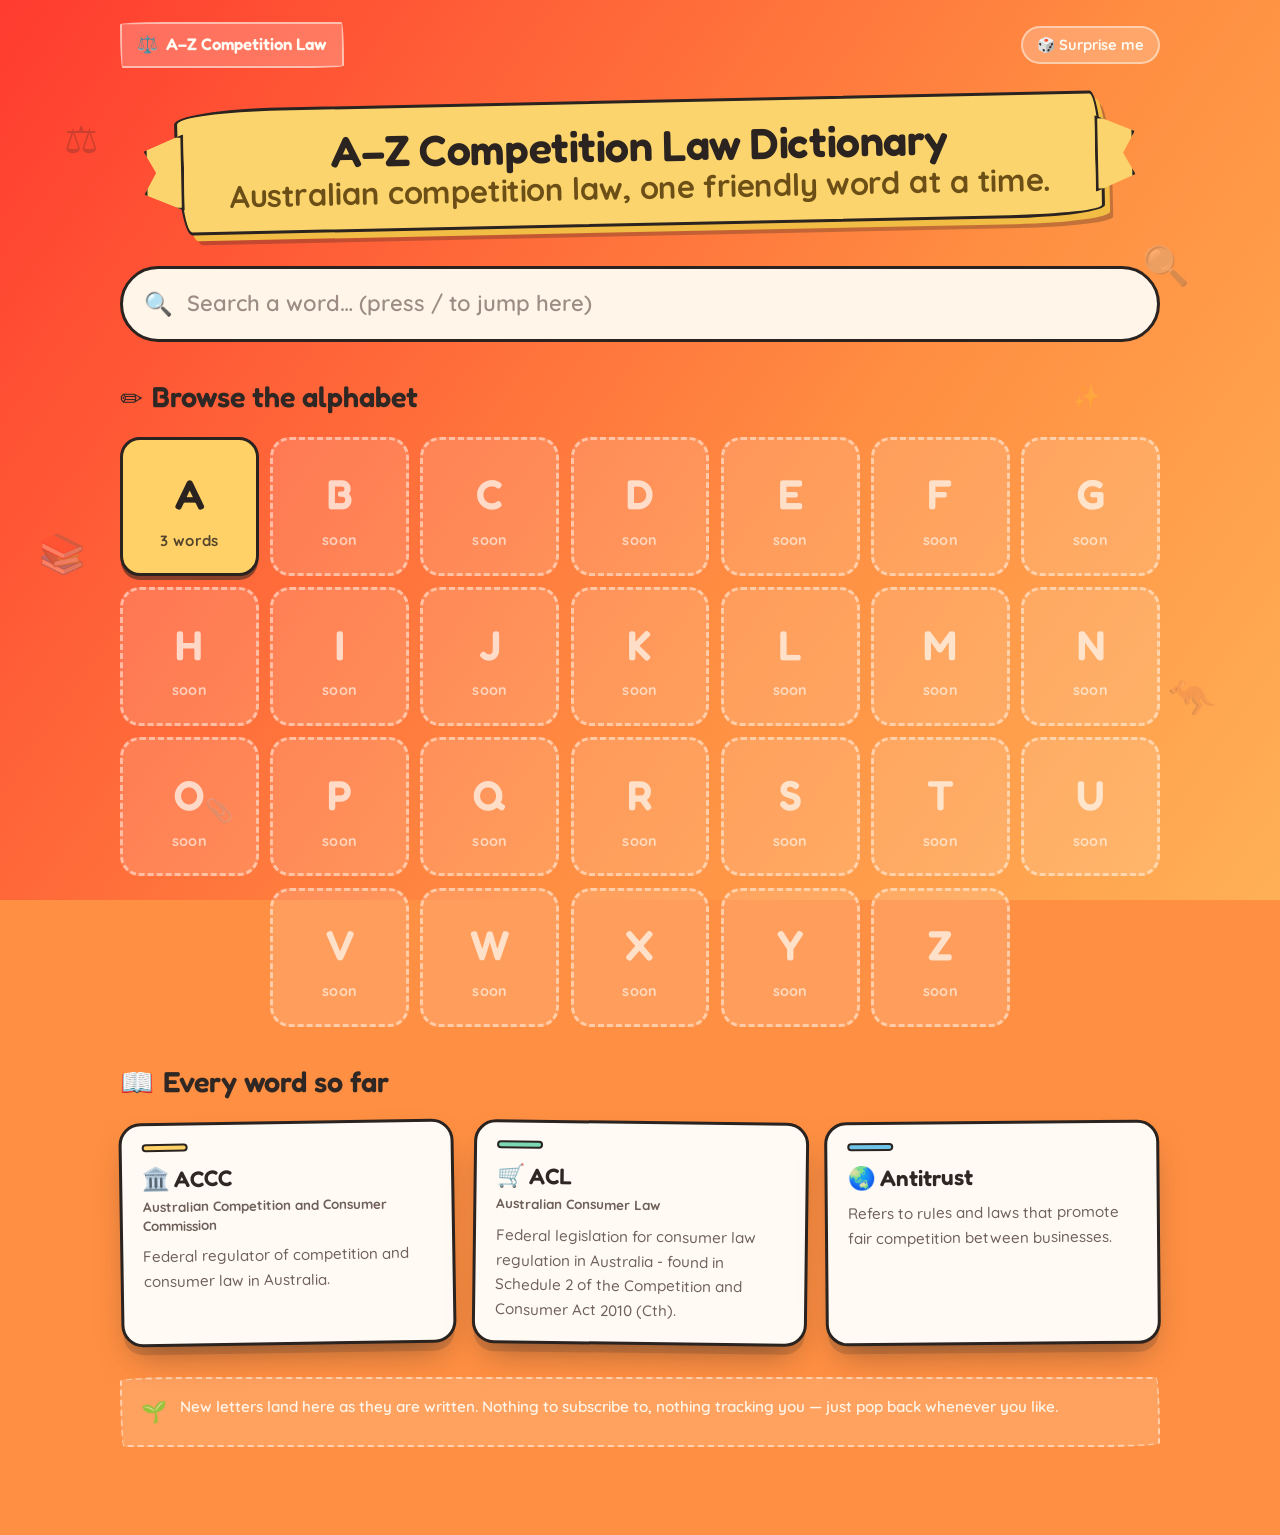
==== docs/index.html @ aa7a6200 "Initial commit" ====
<!doctype html>
<html lang="en-AU" data-root="">
<head>
  <meta charset="utf-8">
  <meta name="viewport" content="width=device-width, initial-scale=1">
  <title>A–Z Competition Law Dictionary</title>
  <meta name="description" content="A cheerful, plain-English dictionary of Australian competition law terms, published one letter at a time from A to Z.">
  <meta name="color-scheme" content="light">
  <meta name="theme-color" content="#ff5a33">
  <meta property="og:title" content="A–Z Competition Law Dictionary">
  <meta property="og:description" content="A cheerful, plain-English dictionary of Australian competition law terms, published one letter at a time from A to Z.">
  <meta property="og:type" content="website">
  <link rel="canonical" href="https://nwbort.github.io/a-z-competition-law/">
  <link rel="icon" href="icon.svg" type="image/svg+xml">
  <link rel="stylesheet" href="style.css">
</head>
<body>
  <a class="skip" href="#main">Skip to content</a>
  <div class="doodles" aria-hidden="true"><span class="doodle">⚖️</span><span class="doodle">🔍</span><span class="doodle">📚</span><span class="doodle">🦘</span><span class="doodle">✨</span><span class="doodle">📎</span></div>

  <div class="shell">
    <header class="site-head">
      <a class="brand" href="./"><span aria-hidden="true">⚖️</span> A–Z Competition Law</a>
      <nav class="head-nav" aria-label="Site">
        
        <button class="pill" type="button" data-random hidden>🎲 Surprise me</button>
      </nav>
    </header>

    <main id="main">
      <section class="hero">
        <div class="ribbon">
          <h1>A–Z Competition Law Dictionary<span class="tag">Australian competition law, one friendly word at a time.</span></h1>
        </div>
      </section>

      <form class="searchbox panel" data-search hidden role="search">
        <label class="sr-only" for="q">Search the dictionary</label>
        <span class="glass" aria-hidden="true">🔍</span>
        <input id="q" type="search" autocomplete="off" placeholder="Search a word… (press / to jump here)">
        <p class="sr-only" data-search-status role="status" aria-live="polite"></p>
      </form>
      <div class="results" data-results></div>


      <div data-browse>
        <section class="panel">
          <h2 class="panel-title"><span class="emoji" aria-hidden="true">✏️</span> Browse the alphabet</h2>
          <ul class="alphabet">
        <li><a class="letter" href="a/" style="--tile: var(--accent-a);">A<span class="count">3 words</span></a></li>
        <li><span class="letter soon" aria-label="B — coming soon">B<span class="count" aria-hidden="true">soon</span></span></li>
        <li><span class="letter soon" aria-label="C — coming soon">C<span class="count" aria-hidden="true">soon</span></span></li>
        <li><span class="letter soon" aria-label="D — coming soon">D<span class="count" aria-hidden="true">soon</span></span></li>
        <li><span class="letter soon" aria-label="E — coming soon">E<span class="count" aria-hidden="true">soon</span></span></li>
        <li><span class="letter soon" aria-label="F — coming soon">F<span class="count" aria-hidden="true">soon</span></span></li>
        <li><span class="letter soon" aria-label="G — coming soon">G<span class="count" aria-hidden="true">soon</span></span></li>
        <li><span class="letter soon" aria-label="H — coming soon">H<span class="count" aria-hidden="true">soon</span></span></li>
        <li><span class="letter soon" aria-label="I — coming soon">I<span class="count" aria-hidden="true">soon</span></span></li>
        <li><span class="letter soon" aria-label="J — coming soon">J<span class="count" aria-hidden="true">soon</span></span></li>
        <li><span class="letter soon" aria-label="K — coming soon">K<span class="count" aria-hidden="true">soon</span></span></li>
        <li><span class="letter soon" aria-label="L — coming soon">L<span class="count" aria-hidden="true">soon</span></span></li>
        <li><span class="letter soon" aria-label="M — coming soon">M<span class="count" aria-hidden="true">soon</span></span></li>
        <li><span class="letter soon" aria-label="N — coming soon">N<span class="count" aria-hidden="true">soon</span></span></li>
        <li><span class="letter soon" aria-label="O — coming soon">O<span class="count" aria-hidden="true">soon</span></span></li>
        <li><span class="letter soon" aria-label="P — coming soon">P<span class="count" aria-hidden="true">soon</span></span></li>
        <li><span class="letter soon" aria-label="Q — coming soon">Q<span class="count" aria-hidden="true">soon</span></span></li>
        <li><span class="letter soon" aria-label="R — coming soon">R<span class="count" aria-hidden="true">soon</span></span></li>
        <li><span class="letter soon" aria-label="S — coming soon">S<span class="count" aria-hidden="true">soon</span></span></li>
        <li><span class="letter soon" aria-label="T — coming soon">T<span class="count" aria-hidden="true">soon</span></span></li>
        <li><span class="letter soon" aria-label="U — coming soon">U<span class="count" aria-hidden="true">soon</span></span></li>
        <li><span class="letter soon" aria-label="V — coming soon">V<span class="count" aria-hidden="true">soon</span></span></li>
        <li><span class="letter soon" aria-label="W — coming soon">W<span class="count" aria-hidden="true">soon</span></span></li>
        <li><span class="letter soon" aria-label="X — coming soon">X<span class="count" aria-hidden="true">soon</span></span></li>
        <li><span class="letter soon" aria-label="Y — coming soon">Y<span class="count" aria-hidden="true">soon</span></span></li>
        <li><span class="letter soon" aria-label="Z — coming soon">Z<span class="count" aria-hidden="true">soon</span></span></li>
          </ul>
        </section>

        <section class="panel">
          <h2 class="panel-title"><span class="emoji" aria-hidden="true">📖</span> Every word so far</h2>
          <ul class="terms">
          <li>
            <a class="term-card" href="a/accc/" style="--tile: var(--accent-a); --tilt: -0.9deg;">
              <h3><span aria-hidden="true">🏛️</span> ACCC</h3>
              <span class="aka">Australian Competition and Consumer Commission</span>
              <p>Federal regulator of competition and consumer law in Australia.</p>
            </a>
          </li>
          <li>
            <a class="term-card" href="a/acl/" style="--tile: var(--accent-b); --tilt: 0.7deg;">
              <h3><span aria-hidden="true">🛒</span> ACL</h3>
              <span class="aka">Australian Consumer Law</span>
              <p>Federal legislation for consumer law regulation in Australia - found in Schedule 2 of the Competition and Consumer Act 2010 (Cth).</p>
            </a>
          </li>
          <li>
            <a class="term-card" href="a/antitrust/" style="--tile: var(--accent-c); --tilt: -0.5deg;">
              <h3><span aria-hidden="true">🌏</span> Antitrust</h3>
              
              <p>Refers to rules and laws that promote fair competition between businesses.</p>
            </a>
          </li>
          </ul>
        </section>
      </div>

      <aside class="callout">
        <span class="emoji" aria-hidden="true">🌱</span>
        <p>New letters land here as they are written. Nothing to subscribe to, nothing tracking you — just pop back whenever you like.</p>
      </aside>

    </main>
  </div>

  <script src="terms-index.js"></script>
  <script src="app.js"></script>
</body>
</html>
---- docs/style.css ----
/* ==========================================================================
   A–Z Competition Law Dictionary
   A cheerful, hand-drawn stylesheet. No external requests, ever.
   ========================================================================== */

/* --- Self-hosted fonts (OFL, see fonts/OFL.txt) ------------------------- */
@font-face {
  font-family: 'Fredoka';
  src: url('fonts/fredoka-latin-var.woff2') format('woff2');
  font-weight: 300 700;
  font-stretch: 100%;
  font-style: normal;
  font-display: swap;
}
@font-face {
  font-family: 'Quicksand';
  src: url('fonts/quicksand-latin-var.woff2') format('woff2');
  font-weight: 300 700;
  font-style: normal;
  font-display: swap;
}

/* --- Tokens ------------------------------------------------------------- */
:root {
  --ember-1: #ff3b2f;
  --ember-2: #ff8f42;
  --ember-3: #ffb057;

  --paper: #fffbf4;
  --paper-2: #fff6e9;
  --ink: #2f2724;
  --ink-soft: #6f605a;
  --ink-faint: #9c8c85;
  --outline: #2a2320;
  --ribbon: #fbd46d;
  --ribbon-deep: #f2bd44;

  --shadow-hard: rgba(42, 35, 32, 0.9);
  --card-shadow: 0 10px 0 -2px rgba(42, 35, 32, 0.16), 0 18px 34px -14px rgba(42, 35, 32, 0.5);

  --accent-a: #ffd166;
  --accent-b: #7bd8b0;
  --accent-c: #6ec5e9;
  --accent-d: #c4a2f0;
  --accent-e: #ff9fb2;
  --accent-f: #ffa45b;

  --page-bg: linear-gradient(125deg, var(--ember-1) 0%, var(--ember-2) 62%, var(--ember-3) 100%);
  --chip-bg: rgba(255, 255, 255, 0.22);
  --chip-ink: #fffaf2;
  --ghost-bg: rgba(255, 255, 255, 0.14);
  --ghost-ink: rgba(255, 250, 242, 0.72);
  --ghost-line: rgba(255, 250, 242, 0.5);

  --wobble-1: 255px 15px 225px 15px / 15px 225px 15px 255px;
  --wobble-2: 15px 225px 15px 255px / 255px 15px 225px 15px;
  --wobble-3: 200px 25px 180px 30px / 28px 190px 22px 210px;

  --step: clamp(1rem, 0.6rem + 1.2vw, 1.375rem);
}

/* --- Reset-ish ---------------------------------------------------------- */
*, *::before, *::after { box-sizing: border-box; }
html { -webkit-text-size-adjust: 100%; scroll-behavior: smooth; }

body {
  margin: 0;
  min-height: 100vh;
  font-family: 'Quicksand', ui-rounded, 'Segoe UI', system-ui, sans-serif;
  font-size: var(--step);
  line-height: 1.62;
  color: var(--ink);
  background: var(--ember-2);
  overflow-x: hidden;
}

/* The gradient lives on its own fixed layer. Painting it here rather than as a
   `background-attachment: fixed` on <body> avoids the seam browsers draw where
   a fixed background meets a page taller than the viewport. */
body::before {
  content: '';
  position: fixed;
  inset: 0;
  z-index: -1;
  background: var(--page-bg);
}

h1, h2, h3, .display { font-family: 'Fredoka', 'Quicksand', ui-rounded, system-ui, sans-serif; }

img, svg { max-width: 100%; }

a { color: inherit; }

:focus-visible {
  outline: 3px dashed var(--outline);
  outline-offset: 3px;
  border-radius: 6px;
}

.skip {
  position: absolute;
  left: -9999px;
  top: 0;
  background: var(--paper);
  color: var(--ink);
  padding: 0.7em 1.1em;
  border-radius: 0 0 14px 0;
  font-weight: 700;
  z-index: 99;
}
.skip:focus { left: 0; }

.sr-only {
  position: absolute;
  width: 1px; height: 1px;
  padding: 0; margin: -1px;
  overflow: hidden;
  clip: rect(0 0 0 0);
  white-space: nowrap;
  border: 0;
}

/* --- Floating doodles --------------------------------------------------- */
.doodles {
  position: fixed;
  inset: 0;
  pointer-events: none;
  z-index: 0;
  overflow: hidden;
}
.doodle {
  position: absolute;
  font-size: clamp(1.6rem, 3vw, 2.6rem);
  opacity: 0.24;
  animation: bob 9s ease-in-out infinite;
  filter: saturate(1.1);
}
.doodle:nth-child(1) { top: 12%; left: 5%;  animation-delay: -0.4s; }
.doodle:nth-child(2) { top: 26%; right: 7%; animation-delay: -2.1s; }
.doodle:nth-child(3) { top: 58%; left: 3%;  animation-delay: -4.3s; }
.doodle:nth-child(4) { top: 74%; right: 5%; animation-delay: -1.3s; }
.doodle:nth-child(5) { top: 42%; right: 14%; animation-delay: -6.0s; font-size: 1.4rem; }
.doodle:nth-child(6) { top: 88%; left: 16%; animation-delay: -3.2s; font-size: 1.4rem; }

@keyframes bob {
  0%, 100% { transform: translateY(0) rotate(-6deg); }
  50%      { transform: translateY(-16px) rotate(8deg); }
}

/* --- Shell -------------------------------------------------------------- */
.shell {
  position: relative;
  z-index: 1;
  width: min(1040px, 100% - 2.4rem);
  margin-inline: auto;
}

main { padding-bottom: 3.5rem; }

.site-head {
  display: flex;
  flex-wrap: wrap;
  align-items: center;
  gap: 0.7rem 1rem;
  padding: 1.4rem 0 0.4rem;
}

.brand {
  display: inline-flex;
  align-items: center;
  gap: 0.5rem;
  font-family: 'Fredoka', sans-serif;
  font-weight: 600;
  font-size: 1.05rem;
  color: #fffaf2;
  text-decoration: none;
  padding: 0.42em 0.9em;
  background: var(--chip-bg);
  border: 2px solid rgba(255, 250, 242, 0.55);
  border-radius: var(--wobble-1);
  transition: transform 0.18s ease, background 0.18s ease;
}
.brand:hover { transform: rotate(-1.6deg) scale(1.03); background: rgba(255, 255, 255, 0.33); }

.head-nav {
  margin-left: auto;
  display: flex;
  align-items: center;
  gap: 0.45rem;
  flex-wrap: wrap;
}

.pill {
  font: inherit;
  font-weight: 700;
  font-size: 0.92rem;
  color: #fffaf2;
  text-decoration: none;
  background: var(--chip-bg);
  border: 2px solid rgba(255, 250, 242, 0.5);
  border-radius: 999px;
  padding: 0.36em 0.95em;
  cursor: pointer;
  transition: transform 0.16s ease, background 0.16s ease;
}
.pill:hover { transform: translateY(-2px) rotate(1.5deg); background: rgba(255, 255, 255, 0.32); }
.pill[aria-current='page'] { background: var(--ribbon); color: var(--outline); border-color: var(--outline); }

/* --- Ribbon banner ------------------------------------------------------ */
.hero { text-align: center; padding: 1.6rem 0 0.5rem; }

.ribbon {
  position: relative;
  display: inline-block;
  max-width: 100%;
  background: var(--ribbon);
  border: 3px solid var(--outline);
  border-radius: var(--wobble-3);
  padding: 1.1rem clamp(1.4rem, 5vw, 3.2rem);
  box-shadow: 6px 7px 0 -1px var(--ribbon-deep), 10px 12px 0 -2px rgba(42, 35, 32, 0.28);
  transform: rotate(-1.2deg);
}
.ribbon::before, .ribbon::after {
  content: '';
  position: absolute;
  top: 18%;
  width: clamp(18px, 4vw, 40px);
  height: 64%;
  background: var(--ribbon);
  border: 3px solid var(--outline);
  z-index: -1;
}
.ribbon::before {
  left: clamp(-34px, -3.6vw, -16px);
  clip-path: polygon(100% 0, 100% 100%, 0 78%, 30% 50%, 0 22%);
  border-radius: 8px 0 0 8px;
}
.ribbon::after {
  right: clamp(-34px, -3.6vw, -16px);
  clip-path: polygon(0 0, 0 100%, 100% 78%, 70% 50%, 100% 22%);
  border-radius: 0 8px 8px 0;
}

.ribbon h1 {
  margin: 0;
  font-size: clamp(1.5rem, 1rem + 2.6vw, 2.7rem);
  line-height: 1.14;
  font-weight: 600;
  color: var(--outline);
  letter-spacing: -0.01em;
}
.ribbon .tag {
  display: block;
  font-family: 'Quicksand', sans-serif;
  font-weight: 700;
  font-size: 0.72em;
  color: #6b4f16;
}

.hero-sub {
  max-width: 46ch;
  margin: 1.6rem auto 0;
  color: #fff6ea;
  font-weight: 600;
  text-shadow: 0 2px 10px rgba(120, 40, 10, 0.42);
}

/* --- Cards -------------------------------------------------------------- */
.card {
  background: var(--paper);
  border: 3px solid var(--outline);
  border-radius: 26px;
  box-shadow: var(--card-shadow);
  padding: clamp(1.2rem, 3vw, 2rem);
}

.panel { margin: 2rem 0; }

.panel-title {
  display: flex;
  align-items: center;
  gap: 0.55rem;
  margin: 0 0 1rem;
  font-size: clamp(1.25rem, 1rem + 1vw, 1.8rem);
  font-weight: 600;
  color: var(--ink);
}
.panel-title .emoji { font-size: 0.95em; }

/* --- Search ------------------------------------------------------------- */
.searchbox { position: relative; }

.searchbox input {
  font: inherit;
  font-weight: 600;
  width: 100%;
  padding: 0.8em 1em 0.8em 2.9em;
  color: var(--ink);
  background: var(--paper-2);
  border: 3px solid var(--outline);
  border-radius: 999px;
  transition: transform 0.16s ease, box-shadow 0.16s ease;
}
.searchbox input::placeholder { color: var(--ink-faint); font-weight: 600; }
.searchbox input:focus {
  outline: none;
  transform: scale(1.012);
  box-shadow: 0 0 0 4px var(--ribbon);
}
.searchbox .glass {
  position: absolute;
  left: 1.05em;
  top: 50%;
  transform: translateY(-50%);
  font-size: 1.05em;
  pointer-events: none;
}

.results { margin-top: 1rem; display: grid; gap: 0.6rem; }
.results:empty { display: none; }

.result {
  display: flex;
  flex-wrap: wrap;
  align-items: baseline;
  gap: 0.2rem 0.6rem;
  padding: 0.6em 0.9em;
  text-decoration: none;
  background: var(--paper-2);
  border: 2px solid var(--outline);
  border-radius: 16px;
  transition: transform 0.14s ease, background 0.14s ease;
}
.result:hover, .result:focus-visible { transform: translateX(5px) rotate(-0.5deg); background: var(--ribbon); }
.result b { font-family: 'Fredoka', sans-serif; font-weight: 600; }
.result span { color: var(--ink-soft); font-size: 0.86em; }

.no-results {
  margin-top: 1rem;
  text-align: center;
  color: var(--ink-soft);
  font-weight: 600;
}

/* --- A–Z grid ----------------------------------------------------------- */
.alphabet {
  display: grid;
  grid-template-columns: repeat(7, 1fr);
  gap: 0.7rem;
  list-style: none;
  padding: 0;
  margin: 0;
}

/* 26 letters over 7 columns leaves 5 stranded on the last row. Starting that
   row one column in centres it: (7 - 5) / 2 = 1. */
.alphabet > li:nth-child(22) { grid-column-start: 2; }

@media (max-width: 640px) {
  .alphabet { grid-template-columns: repeat(4, 1fr); }
  /* 4 columns leaves 2 on the last row: (4 - 2) / 2 = 1. */
  .alphabet > li:nth-child(22) { grid-column-start: auto; }
  .alphabet > li:nth-child(25) { grid-column-start: 2; }
}

.letter {
  display: flex;
  flex-direction: column;
  align-items: center;
  justify-content: center;
  aspect-ratio: 1;
  font-family: 'Fredoka', sans-serif;
  font-size: clamp(1.6rem, 4vw, 2.6rem);
  font-weight: 600;
  text-decoration: none;
  color: var(--outline);
  border: 3px solid var(--outline);
  border-radius: 20px;
  background: var(--tile, var(--accent-a));
  box-shadow: 0 5px 0 -1px rgba(42, 35, 32, 0.55);
  transition: transform 0.16s ease, box-shadow 0.16s ease;
}
.letter .count {
  font-family: 'Quicksand', sans-serif;
  font-size: 0.36em;
  font-weight: 700;
  letter-spacing: 0.02em;
  opacity: 0.8;
  margin-top: 0.1em;
}
.letter:hover, .letter:focus-visible {
  transform: translateY(-5px) rotate(-3deg) scale(1.05);
  box-shadow: 0 10px 0 -1px rgba(42, 35, 32, 0.55);
}

.letter.soon {
  background: var(--ghost-bg);
  border-style: dashed;
  border-color: var(--ghost-line);
  color: var(--ghost-ink);
  box-shadow: none;
  cursor: default;
}
.letter.soon .count { font-size: 0.9rem; opacity: 0.9; }

/* --- Term cards --------------------------------------------------------- */
.terms {
  display: grid;
  gap: 1.1rem;
  grid-template-columns: repeat(auto-fill, minmax(260px, 1fr));
  list-style: none;
  padding: 0;
  margin: 0;
}

.term-card {
  display: flex;
  flex-direction: column;
  gap: 0.35rem;
  height: 100%;
  padding: 1.15rem 1.25rem;
  text-decoration: none;
  color: var(--ink);
  background: var(--paper);
  border: 3px solid var(--outline);
  border-radius: 22px;
  box-shadow: var(--card-shadow);
  transform: rotate(var(--tilt, -0.7deg));
  transition: transform 0.18s ease, box-shadow 0.18s ease;
}
.term-card::before {
  content: '';
  display: block;
  width: 46px;
  height: 8px;
  margin-bottom: 0.5rem;
  border-radius: 999px;
  background: var(--tile, var(--accent-a));
  border: 2px solid var(--outline);
}
.term-card:hover, .term-card:focus-visible {
  transform: rotate(0deg) translateY(-6px);
  box-shadow: 0 16px 0 -3px rgba(42, 35, 32, 0.18), 0 26px 40px -18px rgba(42, 35, 32, 0.6);
}
.term-card h3 {
  margin: 0;
  font-size: 1.4rem;
  font-weight: 600;
  line-height: 1.2;
}
.term-card .aka {
  font-size: 0.84rem;
  font-weight: 700;
  color: var(--ink-soft);
  line-height: 1.35;
}
.term-card p {
  margin: 0.3rem 0 0;
  font-size: 0.95rem;
  color: var(--ink-soft);
  font-weight: 500;
}

/* --- Term page ---------------------------------------------------------- */
.term-head { text-align: left; padding: 1.4rem 0 0.2rem; }
.term-head .eyebrow {
  display: inline-block;
  font-weight: 700;
  font-size: 0.9rem;
  color: #fff6ea;
  background: var(--chip-bg);
  border: 2px solid rgba(255, 250, 242, 0.5);
  border-radius: 999px;
  padding: 0.25em 0.85em;
  text-decoration: none;
}
.term-head h1 {
  margin: 0.7rem 0 0;
  font-size: clamp(2.4rem, 1.4rem + 5vw, 4.4rem);
  font-weight: 600;
  line-height: 1.02;
  color: #fffaf2;
  text-shadow: 0 4px 0 rgba(150, 50, 12, 0.35), 0 10px 26px rgba(120, 40, 10, 0.45);
  letter-spacing: -0.02em;
}

.definition { font-size: 1.06em; }
.definition .aka {
  margin: 0 0 1rem;
  font-weight: 600;
}
.definition .aka b {
  font-weight: 700;
  border-bottom: 3px solid var(--ribbon-deep);
  padding-bottom: 1px;
}
.definition p { margin: 0 0 1rem; }
.definition p:last-child { margin-bottom: 0; }

.plainly {
  display: flex;
  gap: 0.75rem;
  align-items: flex-start;
  margin-top: 1.5rem;
  padding: 1rem 1.15rem;
  background: var(--paper-2);
  border: 3px dashed var(--outline);
  border-radius: var(--wobble-2);
  font-weight: 600;
}
.plainly .emoji { font-size: 1.4rem; line-height: 1.2; flex: none; }
.plainly p { margin: 0; }
.plainly strong {
  display: block;
  font-family: 'Fredoka', sans-serif;
  font-size: 0.8rem;
  text-transform: uppercase;
  letter-spacing: 0.09em;
  color: var(--ink-soft);
  margin-bottom: 0.15rem;
}

.meta-row {
  display: flex;
  flex-wrap: wrap;
  gap: 0.5rem;
  margin-top: 1.5rem;
  padding-top: 1.2rem;
  border-top: 3px dotted var(--ink-faint);
  align-items: center;
}
.meta-row .label { font-weight: 700; font-size: 0.9rem; color: var(--ink-soft); }

.tagchip {
  font-size: 0.85rem;
  font-weight: 700;
  text-decoration: none;
  color: var(--ink);
  background: var(--paper-2);
  border: 2px solid var(--outline);
  border-radius: 999px;
  padding: 0.22em 0.8em;
  transition: transform 0.14s ease, background 0.14s ease;
}
a.tagchip:hover { transform: rotate(-2deg) scale(1.05); background: var(--ribbon); }

.pager {
  display: flex;
  flex-wrap: wrap;
  justify-content: space-between;
  gap: 0.7rem;
  margin: 1.6rem 0;
}
.pager a {
  font-weight: 700;
  font-size: 0.95rem;
  color: #fffaf2;
  text-decoration: none;
  background: var(--chip-bg);
  border: 2px solid rgba(255, 250, 242, 0.5);
  border-radius: 999px;
  padding: 0.42em 1em;
  transition: transform 0.16s ease, background 0.16s ease;
}
.pager a:hover { transform: translateY(-2px); background: rgba(255, 255, 255, 0.32); }

/* --- Prose (about) ------------------------------------------------------ */
.prose h2 { margin: 1.8rem 0 0.6rem; font-size: 1.4rem; font-weight: 600; }
.prose h2:first-child { margin-top: 0; }
.prose p, .prose li { color: var(--ink); }
.prose ul { padding-left: 1.2rem; }
.prose li { margin-bottom: 0.4rem; }
.prose a { font-weight: 700; text-decoration-thickness: 2px; text-underline-offset: 3px; }
.prose code {
  font-family: ui-monospace, SFMono-Regular, Menlo, monospace;
  font-size: 0.86em;
  background: var(--paper-2);
  border: 1px solid var(--ink-faint);
  border-radius: 6px;
  padding: 0.1em 0.4em;
}

/* --- Callout ------------------------------------------------------------ */
.callout {
  display: flex;
  gap: 0.8rem;
  align-items: flex-start;
  margin: 2rem 0;
  padding: 1rem 1.2rem;
  background: rgba(255, 251, 244, 0.16);
  border: 2px dashed rgba(255, 250, 242, 0.55);
  border-radius: var(--wobble-1);
  color: #fff6ea;
  font-weight: 600;
  font-size: 0.95rem;
}
.callout .emoji { font-size: 1.3rem; flex: none; }
.callout p { margin: 0; }
.callout a { color: #fff; }

/* --- Empty state -------------------------------------------------------- */
.empty {
  text-align: center;
  padding: 2.4rem 1rem;
  color: var(--ink-soft);
  font-weight: 600;
}
.empty .big { display: block; font-size: 3rem; margin-bottom: 0.4rem; }

/* --- Motion & print ----------------------------------------------------- */
@media (prefers-reduced-motion: reduce) {
  html { scroll-behavior: auto; }
  *, *::before, *::after {
    animation-duration: 0.001ms !important;
    animation-iteration-count: 1 !important;
    transition-duration: 0.001ms !important;
  }
  .term-card { transform: none; }
  .ribbon { transform: none; }
}

@media print {
  body { background: #fff; color: #000; }
  .doodles, .site-head, .pager, .searchbox { display: none; }
  .card { box-shadow: none; }
}
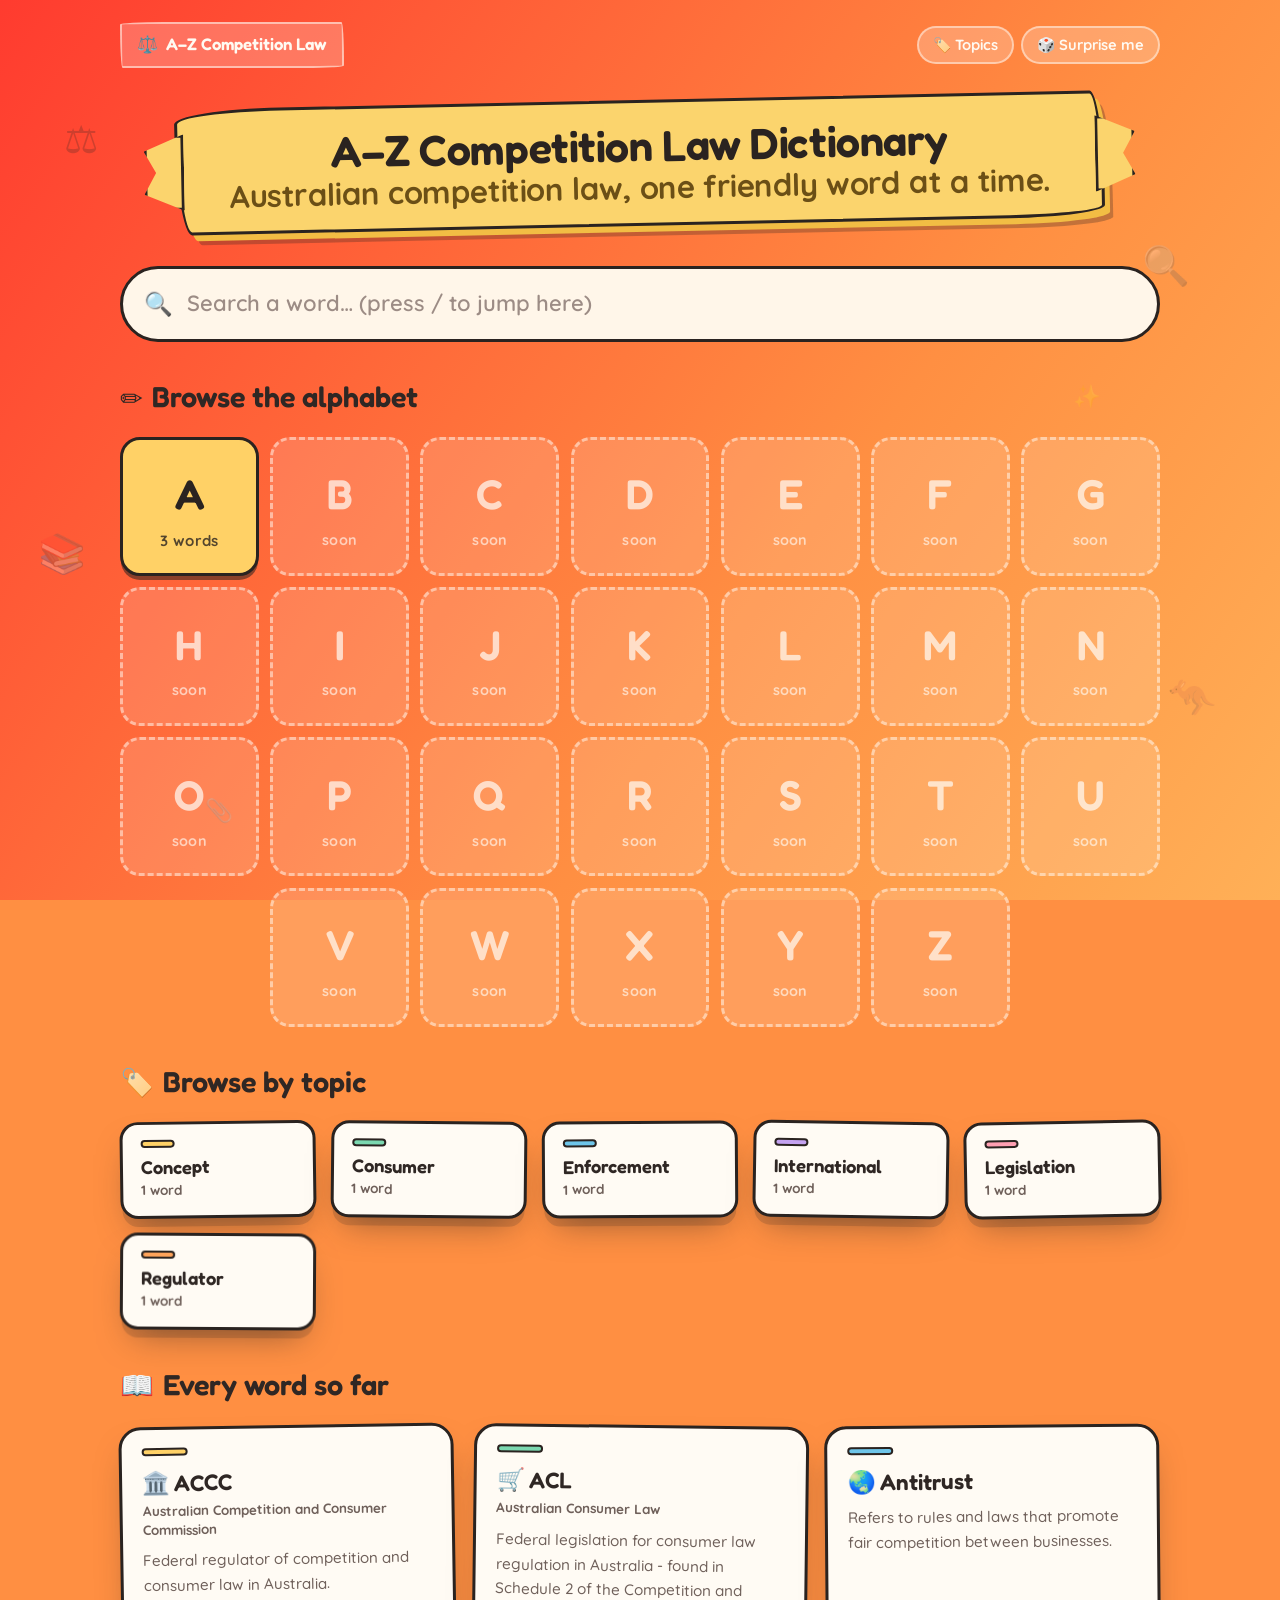
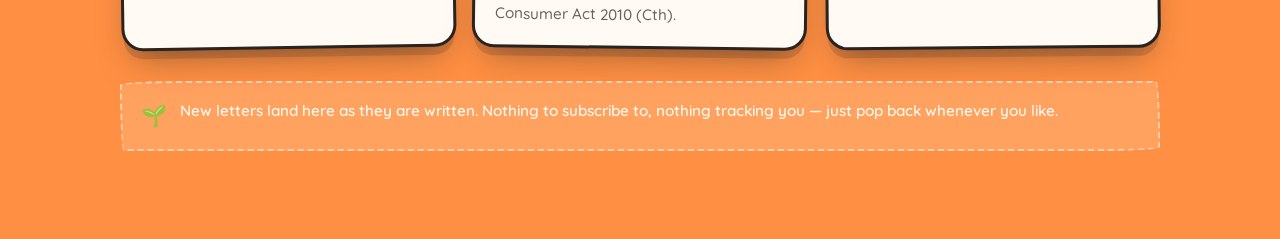
==== commit 30a96265: "Add a page for every topic Each distinct tag now gets a page at /topics/<tag>/ listing the words fil" ====
--- a/docs/index.html
+++ b/docs/index.html
@@ -22,7 +22,7 @@
     <header class="site-head">
       <a class="brand" href="./"><span aria-hidden="true">⚖️</span> A–Z Competition Law</a>
       <nav class="head-nav" aria-label="Site">
-        
+        <a class="pill" href="topics/">🏷️ Topics</a>
         <button class="pill" type="button" data-random hidden>🎲 Surprise me</button>
       </nav>
     </header>
@@ -77,6 +77,48 @@
         </section>
 
         <section class="panel">
+          <h2 class="panel-title"><span class="emoji" aria-hidden="true">🏷️</span> Browse by topic</h2>
+          <ul class="topics">
+          <li>
+            <a class="topic" href="topics/concept/" style="--tile: var(--accent-a); --tilt: -0.8deg;">
+              <span class="name">Concept</span>
+              <span class="count">1 word</span>
+            </a>
+          </li>
+          <li>
+            <a class="topic" href="topics/consumer/" style="--tile: var(--accent-b); --tilt: 0.6deg;">
+              <span class="name">Consumer</span>
+              <span class="count">1 word</span>
+            </a>
+          </li>
+          <li>
+            <a class="topic" href="topics/enforcement/" style="--tile: var(--accent-c); --tilt: -0.4deg;">
+              <span class="name">Enforcement</span>
+              <span class="count">1 word</span>
+            </a>
+          </li>
+          <li>
+            <a class="topic" href="topics/international/" style="--tile: var(--accent-d); --tilt: 0.9deg;">
+              <span class="name">International</span>
+              <span class="count">1 word</span>
+            </a>
+          </li>
+          <li>
+            <a class="topic" href="topics/legislation/" style="--tile: var(--accent-e); --tilt: -1.1deg;">
+              <span class="name">Legislation</span>
+              <span class="count">1 word</span>
+            </a>
+          </li>
+          <li>
+            <a class="topic" href="topics/regulator/" style="--tile: var(--accent-f); --tilt: 0.35deg;">
+              <span class="name">Regulator</span>
+              <span class="count">1 word</span>
+            </a>
+          </li>
+          </ul>
+        </section>
+
+        <section class="panel">
           <h2 class="panel-title"><span class="emoji" aria-hidden="true">📖</span> Every word so far</h2>
           <ul class="terms">
           <li>
--- a/docs/style.css
+++ b/docs/style.css
@@ -459,6 +459,56 @@
   font-size: 0.95rem;
   color: var(--ink-soft);
   font-weight: 500;
+}
+
+/* --- Topic tiles -------------------------------------------------------- */
+.topics {
+  display: grid;
+  gap: 0.9rem;
+  grid-template-columns: repeat(auto-fill, minmax(190px, 1fr));
+  list-style: none;
+  padding: 0;
+  margin: 0;
+}
+
+.topic {
+  display: flex;
+  flex-direction: column;
+  height: 100%;
+  padding: 0.95rem 1.1rem;
+  text-decoration: none;
+  color: var(--ink);
+  background: var(--paper);
+  border: 3px solid var(--outline);
+  border-radius: 18px;
+  box-shadow: var(--card-shadow);
+  transform: rotate(var(--tilt, -0.6deg));
+  transition: transform 0.18s ease, box-shadow 0.18s ease;
+}
+.topic::before {
+  content: '';
+  display: block;
+  width: 34px;
+  height: 8px;
+  margin-bottom: 0.5rem;
+  border-radius: 999px;
+  background: var(--tile, var(--accent-a));
+  border: 2px solid var(--outline);
+}
+.topic:hover, .topic:focus-visible {
+  transform: rotate(0deg) translateY(-5px);
+  box-shadow: 0 14px 0 -3px rgba(42, 35, 32, 0.18), 0 24px 36px -18px rgba(42, 35, 32, 0.6);
+}
+.topic .name {
+  font-family: 'Fredoka', sans-serif;
+  font-size: 1.15rem;
+  font-weight: 600;
+  line-height: 1.25;
+}
+.topic .count {
+  font-size: 0.85rem;
+  font-weight: 700;
+  color: var(--ink-soft);
 }
 
 /* --- Term page ---------------------------------------------------------- */
@@ -616,6 +666,7 @@
     transition-duration: 0.001ms !important;
   }
   .term-card { transform: none; }
+  .topic { transform: none; }
   .ribbon { transform: none; }
 }
 
